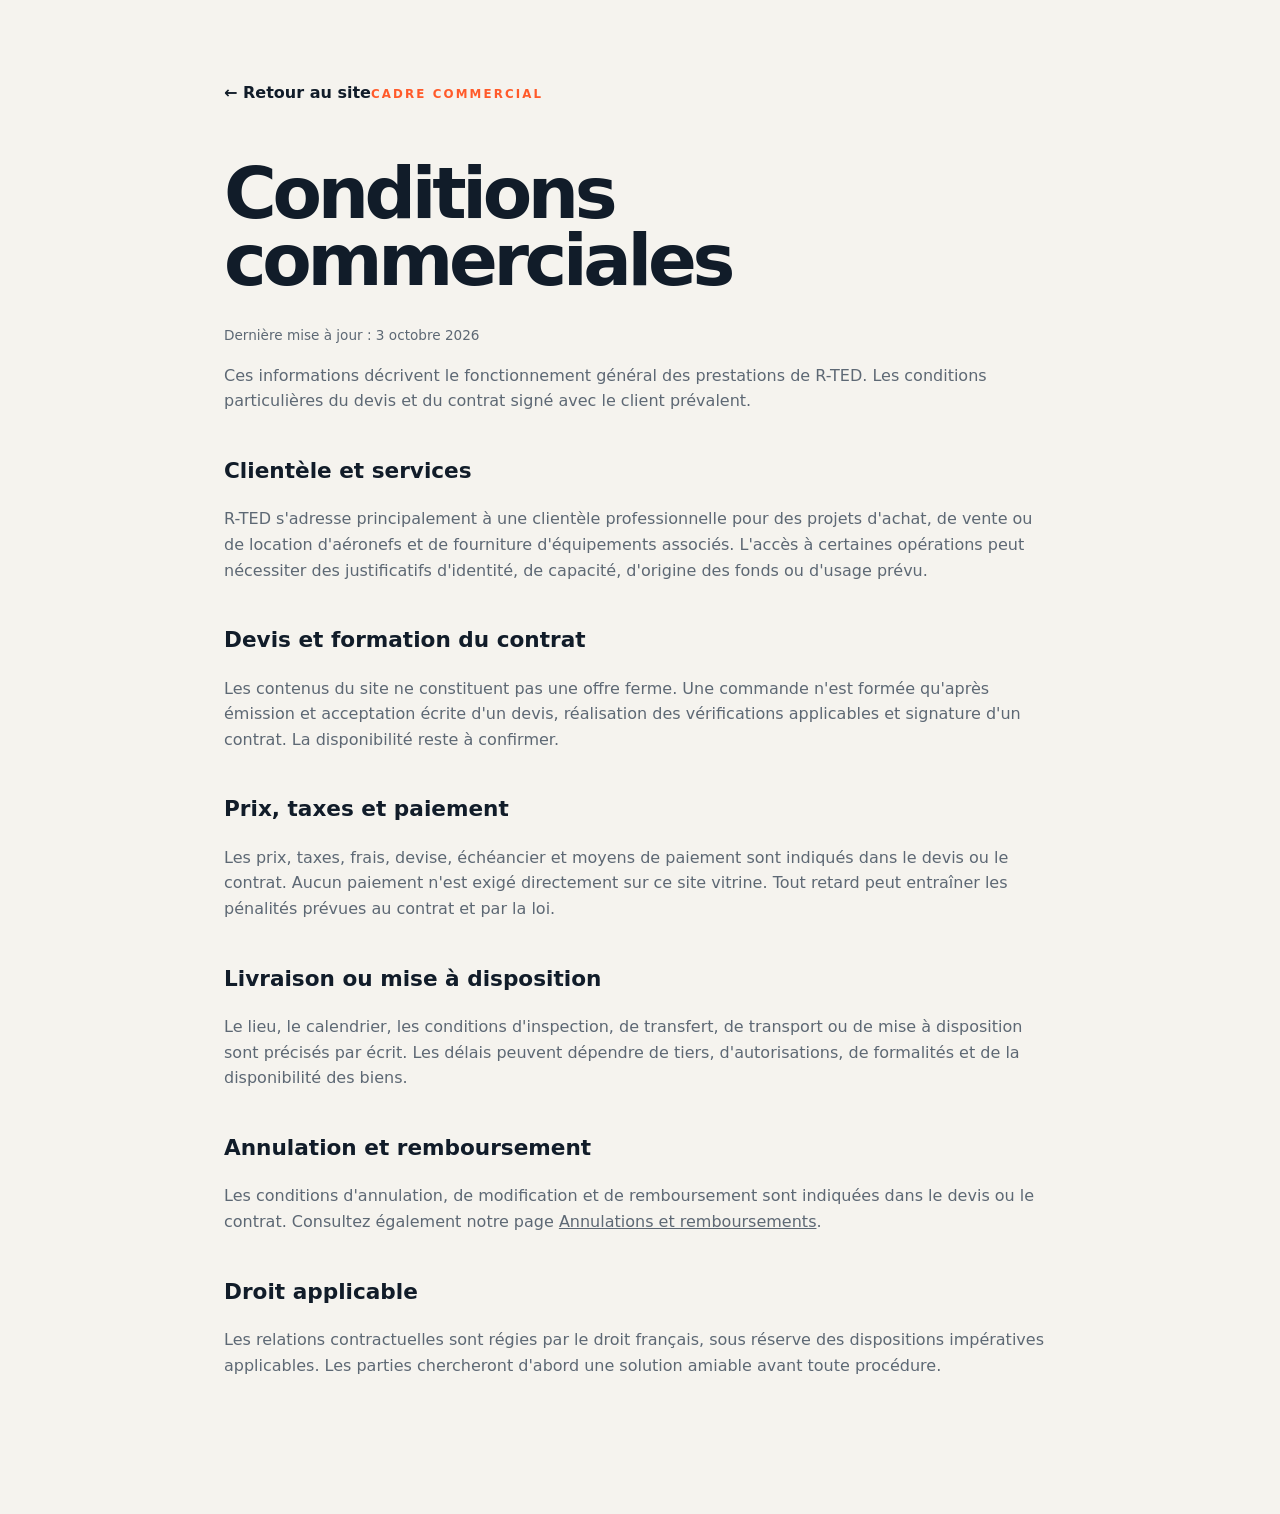
==== conditions.html @ b3099385 "Publish R-TED website" ====
<!doctype html><html lang="fr"><head><meta charset="utf-8"><meta name="viewport" content="width=device-width,initial-scale=1"><title>Conditions commerciales — R-TED</title><link rel="stylesheet" href="styles.css"></head><body><main class="legal"><a class="back" href="index.html">← Retour au site</a><span class="kicker">Cadre commercial</span><h1>Conditions commerciales</h1><p class="updated">Dernière mise à jour : 3 octobre 2026</p><p>Ces informations décrivent le fonctionnement général des prestations de R-TED. Les conditions particulières du devis et du contrat signé avec le client prévalent.</p><h2>Clientèle et services</h2><p>R-TED s'adresse principalement à une clientèle professionnelle pour des projets d'achat, de vente ou de location d'aéronefs et de fourniture d'équipements associés. L'accès à certaines opérations peut nécessiter des justificatifs d'identité, de capacité, d'origine des fonds ou d'usage prévu.</p><h2>Devis et formation du contrat</h2><p>Les contenus du site ne constituent pas une offre ferme. Une commande n'est formée qu'après émission et acceptation écrite d'un devis, réalisation des vérifications applicables et signature d'un contrat. La disponibilité reste à confirmer.</p><h2>Prix, taxes et paiement</h2><p>Les prix, taxes, frais, devise, échéancier et moyens de paiement sont indiqués dans le devis ou le contrat. Aucun paiement n'est exigé directement sur ce site vitrine. Tout retard peut entraîner les pénalités prévues au contrat et par la loi.</p><h2>Livraison ou mise à disposition</h2><p>Le lieu, le calendrier, les conditions d'inspection, de transfert, de transport ou de mise à disposition sont précisés par écrit. Les délais peuvent dépendre de tiers, d'autorisations, de formalités et de la disponibilité des biens.</p><h2>Annulation et remboursement</h2><p>Les conditions d'annulation, de modification et de remboursement sont indiquées dans le devis ou le contrat. Consultez également notre page <a href="remboursements.html">Annulations et remboursements</a>.</p><h2>Droit applicable</h2><p>Les relations contractuelles sont régies par le droit français, sous réserve des dispositions impératives applicables. Les parties chercheront d'abord une solution amiable avant toute procédure.</p></main></body></html>
---- styles.css ----
:root{--ink:#111c29;--muted:#5d6874;--paper:#f5f3ee;--white:#fff;--line:#d7d7d2;--accent:#ff5a2a;--navy:#16283d}
*{box-sizing:border-box}html{scroll-behavior:smooth}body{margin:0;background:var(--paper);color:var(--ink);font-family:Inter,ui-sans-serif,system-ui,-apple-system,"Segoe UI",sans-serif;line-height:1.6}a{color:inherit}.site-header{height:82px;display:flex;align-items:center;justify-content:space-between;padding:0 clamp(24px,5vw,76px);border-bottom:1px solid var(--line);background:rgba(245,243,238,.95);position:sticky;top:0;z-index:20}.brand{text-decoration:none;font-weight:850;letter-spacing:.08em;font-size:1.25rem}.brand span{color:var(--accent)}nav{display:flex;align-items:center;gap:30px}nav a{text-decoration:none;font-size:.9rem;font-weight:650}.nav-cta{border:1px solid var(--ink);padding:9px 15px}.menu-toggle{display:none;background:none;border:1px solid var(--ink);padding:8px 12px}.hero{min-height:650px;padding:110px clamp(24px,8vw,130px) 80px;position:relative;overflow:hidden;background:linear-gradient(135deg,var(--paper) 58%,#e9e7e1 58%)}.eyebrow,.kicker{text-transform:uppercase;letter-spacing:.18em;font-size:.74rem;font-weight:800;color:var(--accent)}h1{font-size:clamp(3.2rem,7vw,6.8rem);line-height:.94;letter-spacing:-.06em;max-width:980px;margin:24px 0 30px}.hero-copy{font-size:clamp(1.05rem,2vw,1.35rem);max-width:760px;color:var(--muted)}.hero-actions{display:flex;gap:14px;margin-top:36px;flex-wrap:wrap}.button{display:inline-block;padding:14px 21px;text-decoration:none;font-weight:750;font-size:.93rem}.primary{background:var(--accent);color:#fff}.secondary{border:1px solid var(--ink)}.flight-path{position:absolute;width:420px;height:420px;border:1px solid rgba(17,28,41,.16);border-radius:50%;right:-90px;bottom:-190px}.flight-path:after{content:"";position:absolute;width:300px;height:300px;border:1px dashed rgba(17,28,41,.18);border-radius:50%;left:58px;top:58px}.flight-path span,.flight-path i,.flight-path b{position:absolute;border-radius:50%;background:var(--accent);width:9px;height:9px}.flight-path span{top:42px;left:89px}.flight-path i{top:130px;left:-2px}.flight-path b{top:-3px;left:203px}.stats{display:grid;grid-template-columns:repeat(3,1fr);background:var(--navy);color:white;padding:34px clamp(24px,8vw,130px);gap:25px}.stats div{display:flex;flex-direction:column}.stats strong{font-size:1.25rem}.stats span{color:#aeb8c4;font-size:.85rem}.section{padding:100px clamp(24px,8vw,130px)}.section-heading{display:grid;grid-template-columns:1fr 2fr;gap:40px;margin-bottom:50px}.section h2,.contact h2{font-size:clamp(2.2rem,4vw,4.2rem);line-height:1.06;letter-spacing:-.04em;margin:0}.cards{display:grid;grid-template-columns:repeat(3,1fr);gap:1px;background:var(--line);border:1px solid var(--line)}.cards article{background:var(--paper);padding:34px;min-height:310px}.number{color:var(--accent);font-weight:800}.cards h3,.process h3{font-size:1.35rem;margin-top:60px}.cards p,.process p,.company p{color:var(--muted)}.process{background:#fff}.process ol{list-style:none;padding:0;margin:0;display:grid;grid-template-columns:1fr 1fr;border-top:1px solid var(--line)}.process li{display:flex;gap:25px;padding:32px;border-bottom:1px solid var(--line)}.process li:nth-child(odd){border-right:1px solid var(--line)}.process li>span{font-weight:800;color:var(--accent)}.process h3{margin:0}.notice{background:#f2eee8;border-left:3px solid var(--accent);padding:18px 22px;margin-top:35px!important}.company{display:grid;grid-template-columns:1.2fr 1fr;gap:100px;background:var(--navy);color:#fff}.company p{max-width:620px;color:#bcc5cf}.company dl{margin:0}.company dl div{padding:20px 0;border-bottom:1px solid #405064}.company dt{font-size:.75rem;text-transform:uppercase;letter-spacing:.14em;color:#93a0af}.company dd{margin:6px 0 0}.contact{text-align:center;padding:120px 24px}.contact p{max-width:620px;margin:25px auto 32px;color:var(--muted)}footer{background:#0e1824;color:white;padding:55px clamp(24px,8vw,130px) 25px;display:grid;grid-template-columns:1fr 1fr;gap:35px}.footer-brand{color:white}.footer-links{display:grid;grid-template-columns:1fr 1fr;gap:10px}.footer-links a{color:#c6cdd5;font-size:.88rem}.copyright{grid-column:1/-1;border-top:1px solid #344151;padding-top:20px;color:#8e9aa7;font-size:.8rem}.legal{max-width:880px;margin:0 auto;padding:80px 24px 120px}.legal h1{font-size:clamp(2.5rem,6vw,4.5rem)}.legal h2{margin-top:40px;font-size:1.35rem}.legal p,.legal li{color:var(--muted)}.back{display:inline-block;margin-bottom:30px;text-decoration:none;font-weight:700}.updated{font-size:.85rem}.legal-box{border:1px solid var(--line);padding:20px;margin:25px 0;background:white}
@media(max-width:800px){.menu-toggle{display:block}nav{display:none;position:absolute;left:0;right:0;top:81px;padding:22px;background:var(--paper);flex-direction:column;align-items:flex-start;border-bottom:1px solid var(--line)}nav.open{display:flex}.hero{padding-top:75px;min-height:590px}.stats,.cards,.company{grid-template-columns:1fr}.section-heading{grid-template-columns:1fr}.process ol{grid-template-columns:1fr}.process li:nth-child(odd){border-right:0}.company{gap:35px}.footer-links{grid-template-columns:1fr}footer{grid-template-columns:1fr}.flight-path{opacity:.55}}
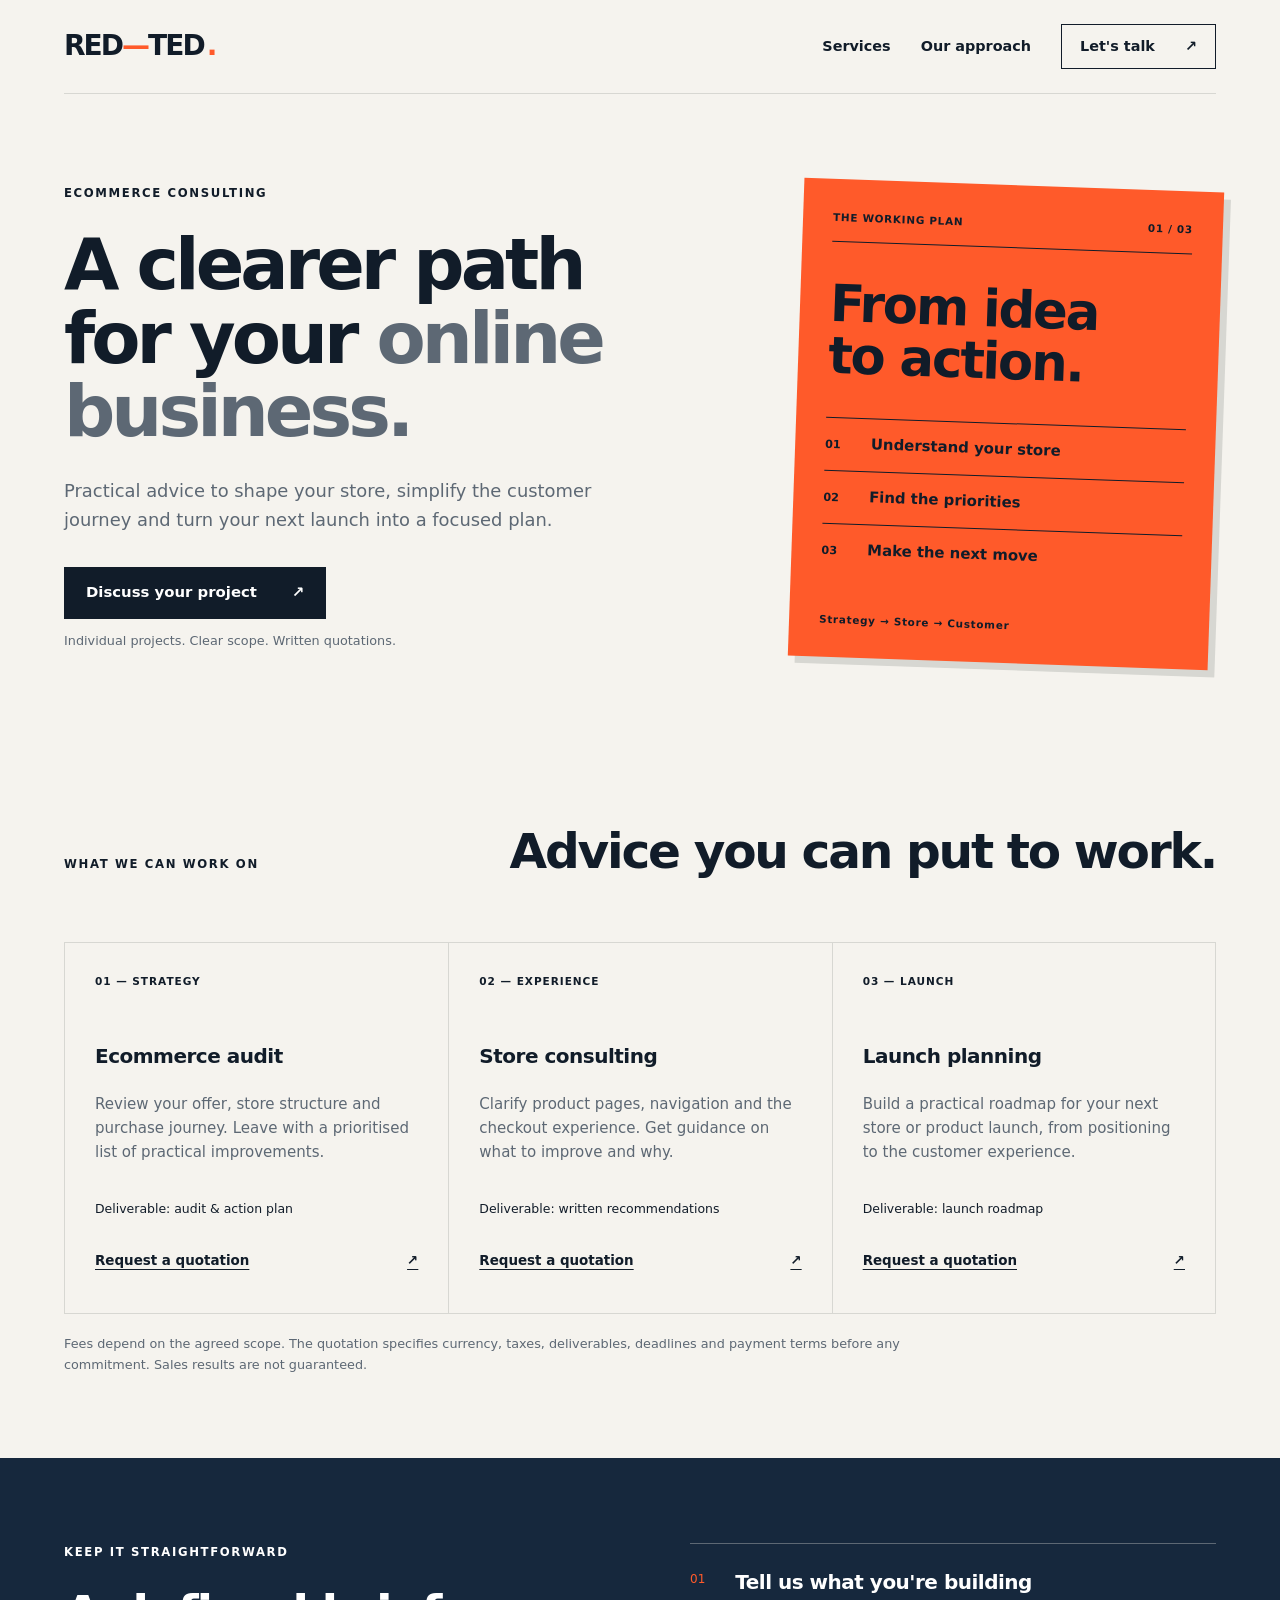
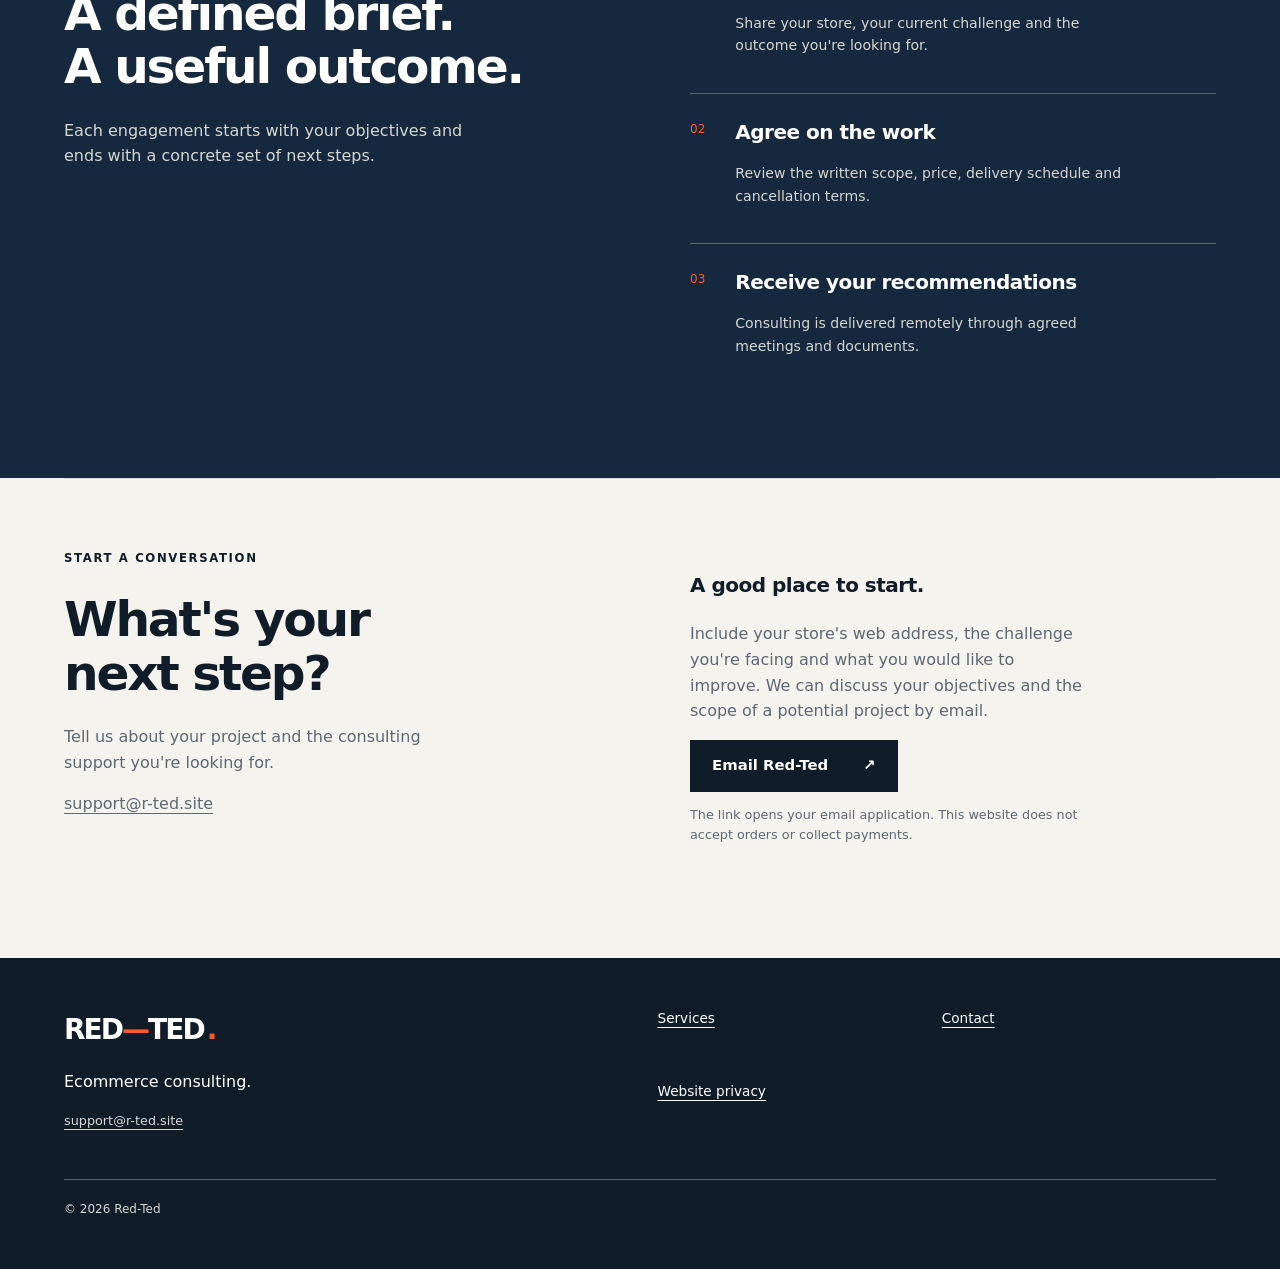
==== commit bccac667: "Replace aviation site with Red-Ted contact-only ecommerce consulting" ====
--- a/conditions.html
+++ b/conditions.html
@@ -1 +1 @@
-<!doctype html><html lang="fr"><head><meta charset="utf-8"><meta name="viewport" content="width=device-width,initial-scale=1"><title>Conditions commerciales — R-TED</title><link rel="stylesheet" href="styles.css"></head><body><main class="legal"><a class="back" href="index.html">← Retour au site</a><span class="kicker">Cadre commercial</span><h1>Conditions commerciales</h1><p class="updated">Dernière mise à jour : 3 octobre 2026</p><p>Ces informations décrivent le fonctionnement général des prestations de R-TED. Les conditions particulières du devis et du contrat signé avec le client prévalent.</p><h2>Clientèle et services</h2><p>R-TED s'adresse principalement à une clientèle professionnelle pour des projets d'achat, de vente ou de location d'aéronefs et de fourniture d'équipements associés. L'accès à certaines opérations peut nécessiter des justificatifs d'identité, de capacité, d'origine des fonds ou d'usage prévu.</p><h2>Devis et formation du contrat</h2><p>Les contenus du site ne constituent pas une offre ferme. Une commande n'est formée qu'après émission et acceptation écrite d'un devis, réalisation des vérifications applicables et signature d'un contrat. La disponibilité reste à confirmer.</p><h2>Prix, taxes et paiement</h2><p>Les prix, taxes, frais, devise, échéancier et moyens de paiement sont indiqués dans le devis ou le contrat. Aucun paiement n'est exigé directement sur ce site vitrine. Tout retard peut entraîner les pénalités prévues au contrat et par la loi.</p><h2>Livraison ou mise à disposition</h2><p>Le lieu, le calendrier, les conditions d'inspection, de transfert, de transport ou de mise à disposition sont précisés par écrit. Les délais peuvent dépendre de tiers, d'autorisations, de formalités et de la disponibilité des biens.</p><h2>Annulation et remboursement</h2><p>Les conditions d'annulation, de modification et de remboursement sont indiquées dans le devis ou le contrat. Consultez également notre page <a href="remboursements.html">Annulations et remboursements</a>.</p><h2>Droit applicable</h2><p>Les relations contractuelles sont régies par le droit français, sous réserve des dispositions impératives applicables. Les parties chercheront d'abord une solution amiable avant toute procédure.</p></main></body></html>
+<!doctype html><html lang="en"><head><meta charset="utf-8"><meta name="viewport" content="width=device-width,initial-scale=1"><meta http-equiv="refresh" content="0;url=index.html#contact"><title>Contact Red-Ted</title><link rel="canonical" href="https://r-ted.site/"></head><body><p>This site is contact-only and does not accept online orders. <a href="index.html#contact">Contact Red-Ted</a>.</p></body></html>
